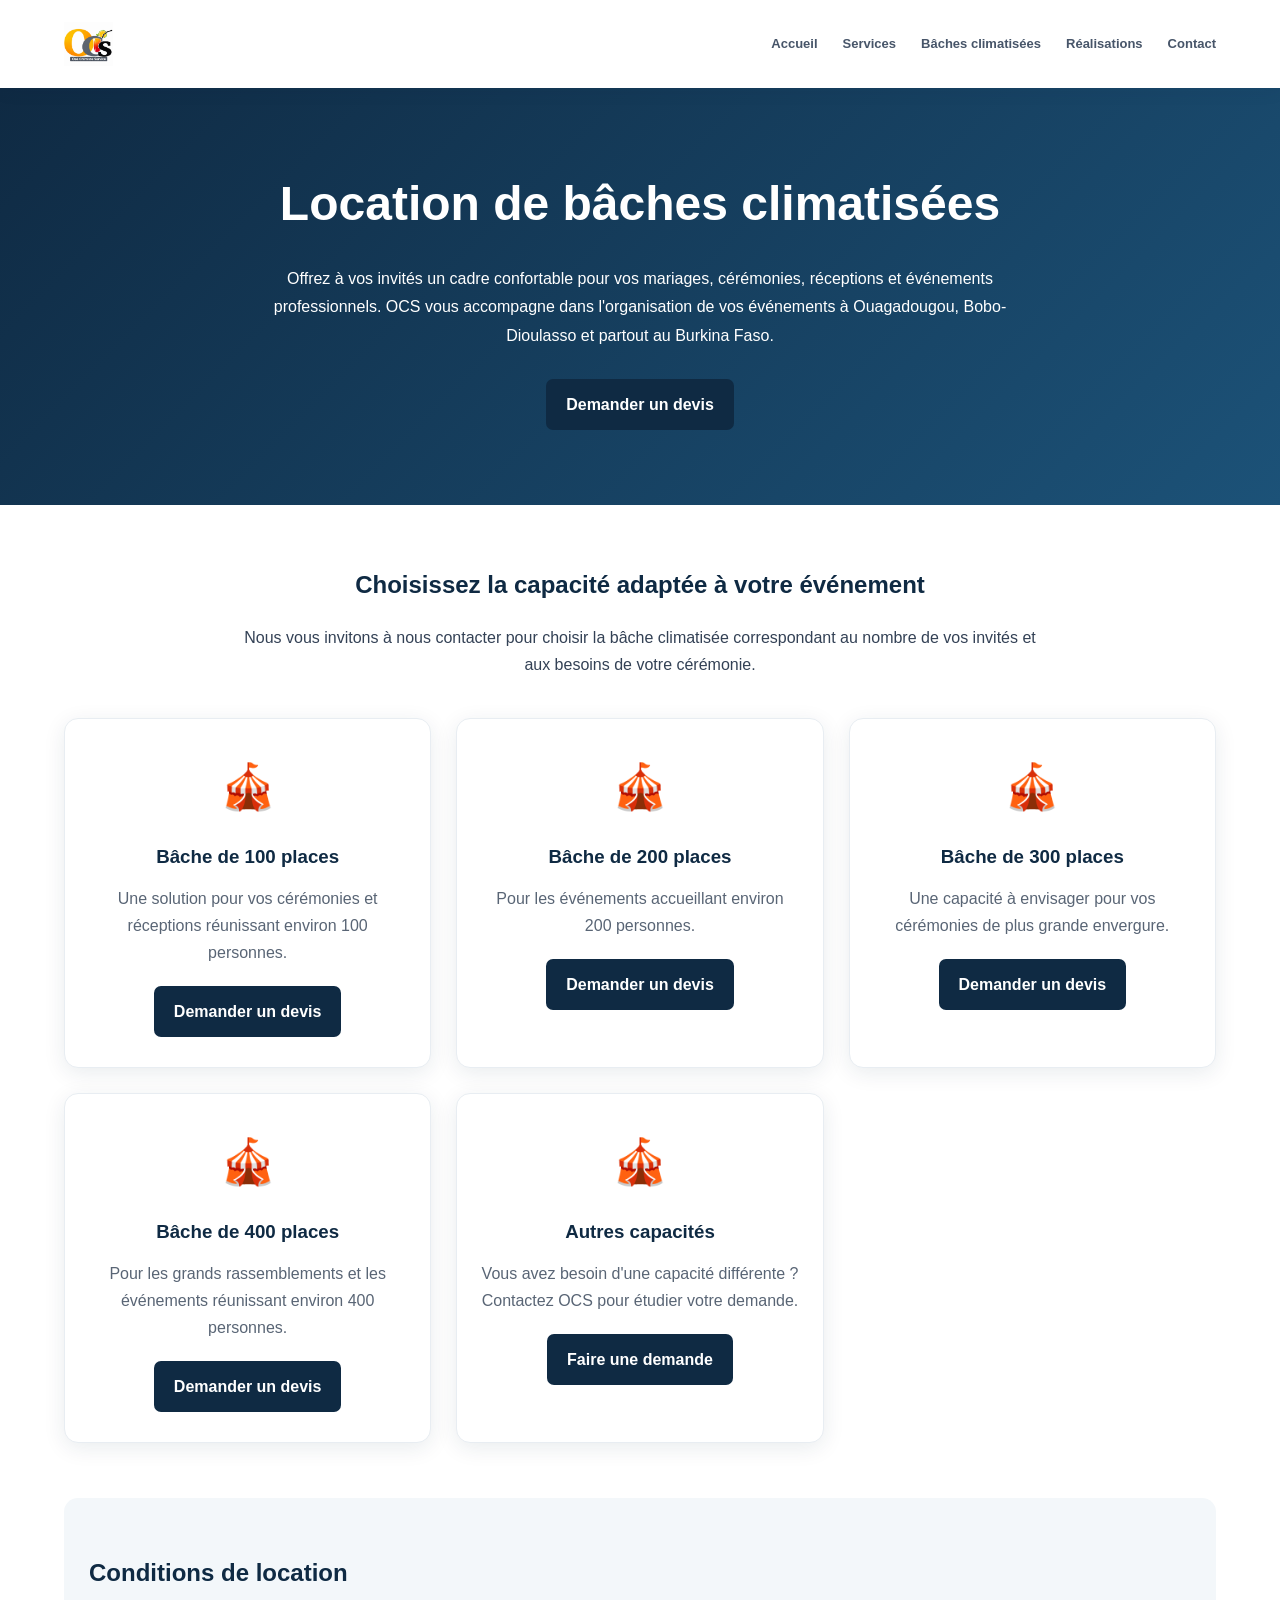
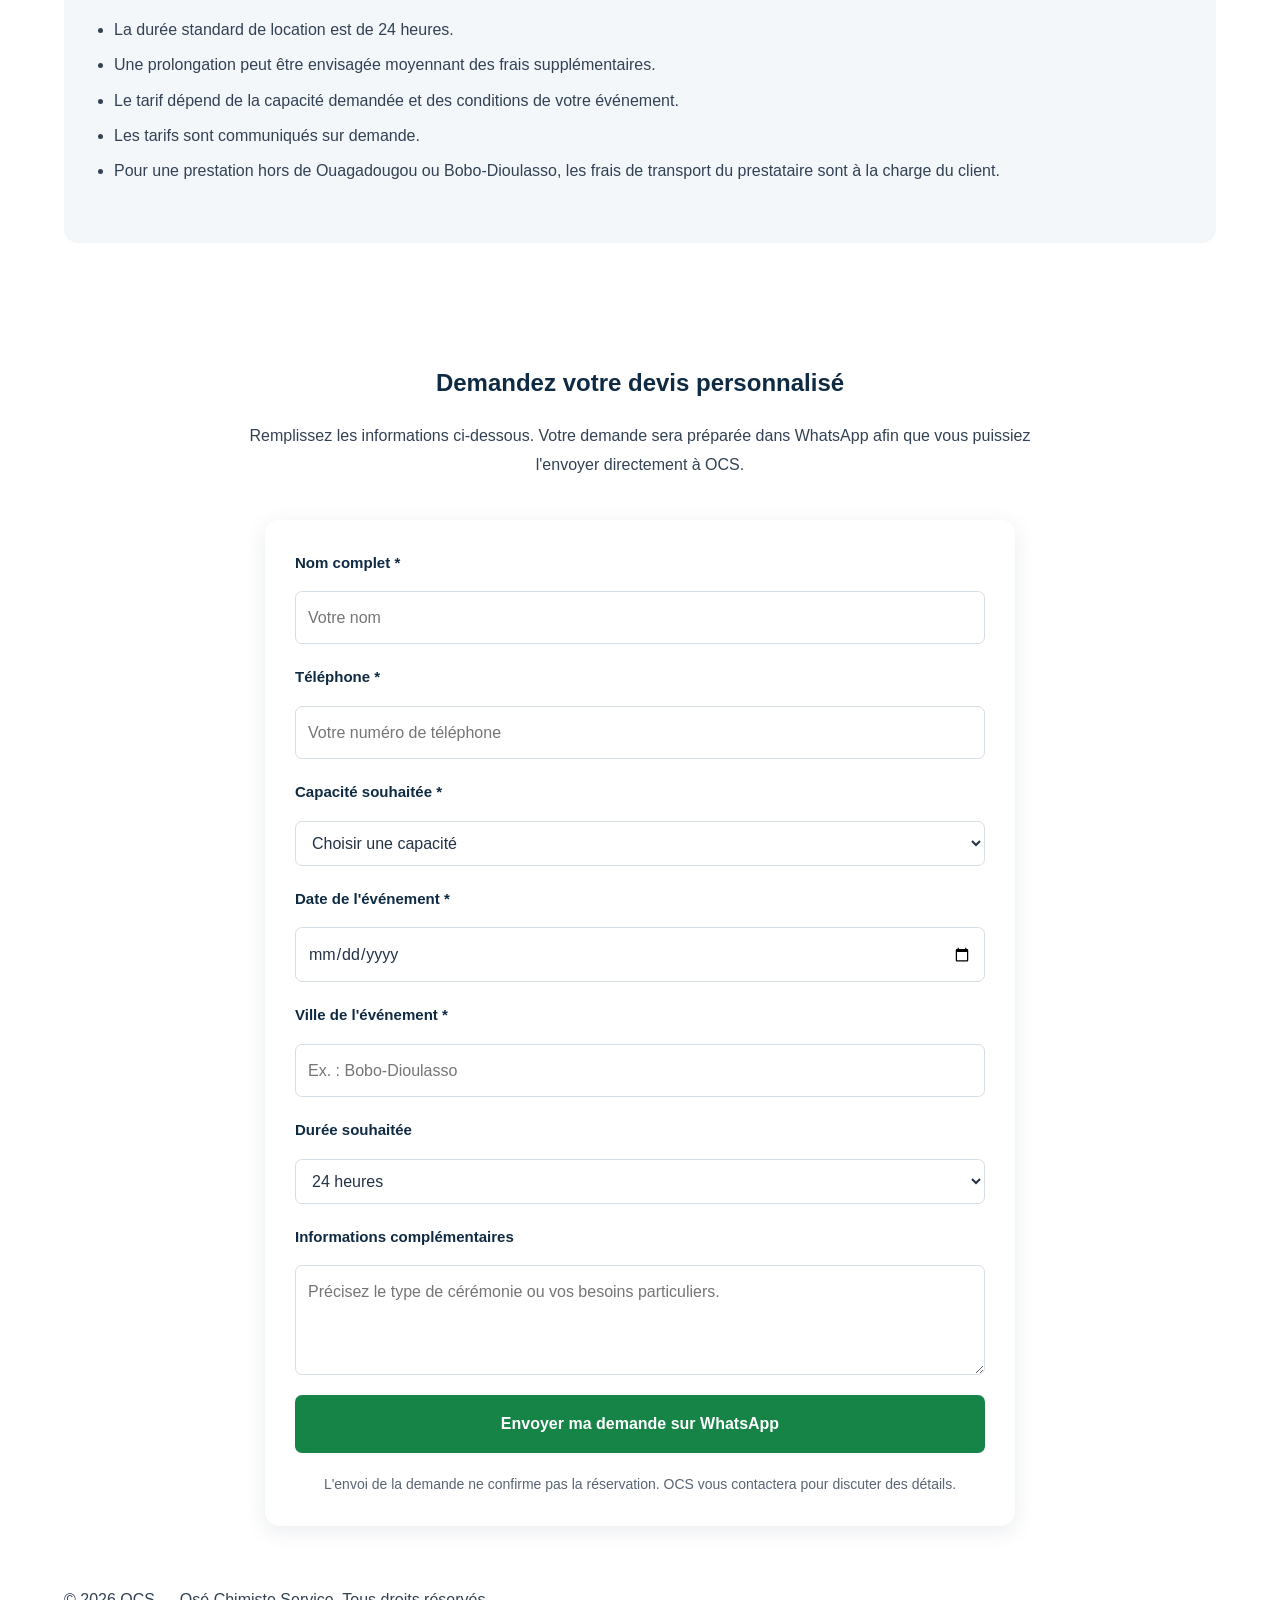
==== baches-climatisees.html @ a1850502 "Add files via upload" ====
<!DOCTYPE html>
<html lang="fr">
<head>
    <meta charset="UTF-8">
    <meta name="viewport" content="width=device-width, initial-scale=1.0">

    <title>Location de bâches climatisées | OCS</title>

    <meta name="description"
          content="OCS propose la location de bâches climatisées pour vos cérémonies à Ouagadougou, Bobo-Dioulasso et partout au Burkina Faso.">

    <link rel="stylesheet" href="style.css">

    <style>
        /* Présentation de la page */
        .baches-hero {
            background: linear-gradient(135deg, #0f2a43, #1c5278);
            color: white;
            text-align: center;
            padding: 75px 20px;
        }

        .baches-hero h1 {
            font-size: clamp(2rem, 5vw, 3rem);
            margin-bottom: 20px;
        }

        .baches-hero p {
            max-width: 750px;
            margin: 0 auto 28px;
            line-height: 1.8;
        }

        .baches-section {
            padding: 60px 0;
        }

        .baches-intro {
            text-align: center;
            max-width: 800px;
            margin: 0 auto 40px;
        }

        .baches-intro h2,
        .conditions h2,
        .devis-section h2 {
            color: #0f2a43;
            margin-bottom: 18px;
        }

        .baches-grid {
            display: grid;
            grid-template-columns: repeat(3, minmax(0, 1fr));
            gap: 25px;
        }

        .bache-card {
            background: white;
            border-radius: 14px;
            padding: 30px 24px;
            box-shadow: 0 5px 22px rgba(15, 42, 67, 0.09);
            border: 1px solid #e8edf2;
            text-align: center;
            transition: transform 0.25s ease;
        }

        .bache-card:hover {
            transform: translateY(-5px);
        }

        .bache-icon {
            font-size: 45px;
            margin-bottom: 15px;
        }

        .bache-card h3 {
            color: #0f2a43;
            margin-bottom: 12px;
        }

        .bache-card p {
            color: #596575;
            line-height: 1.7;
            margin-bottom: 20px;
        }

        .bache-button {
            display: inline-block;
            background: #0f2a43;
            color: white;
            text-decoration: none;
            padding: 12px 20px;
            border-radius: 7px;
            font-weight: bold;
            transition: background 0.2s ease;
        }

        .bache-button:hover {
            background: #1c5278;
        }

        .conditions {
            background: #f3f7fa;
            padding: 55px 25px;
            border-radius: 14px;
            margin-top: 55px;
        }

        .conditions ul {
            padding-left: 25px;
            line-height: 2.2;
        }

        .devis-section {
            padding: 60px 0;
        }

        .devis-intro {
            margin-bottom: 30px;
            line-height: 1.8;
        }

        .devis-form {
            max-width: 750px;
            margin: auto;
            background: white;
            padding: 30px;
            border-radius: 14px;
            box-shadow: 0 5px 22px rgba(15, 42, 67, 0.09);
        }

        .form-group {
            margin-bottom: 20px;
        }

        .form-group label {
            display: block;
            font-weight: 600;
            margin-bottom: 8px;
            color: #0f2a43;
        }

        .form-group input,
        .form-group select,
        .form-group textarea {
            width: 100%;
            padding: 12px;
            border: 1px solid #d5dde5;
            border-radius: 7px;
            font: inherit;
            box-sizing: border-box;
        }

        .form-group textarea {
            min-height: 110px;
            resize: vertical;
        }

        .devis-submit {
            display: block;
            width: 100%;
            padding: 15px;
            border: none;
            border-radius: 7px;
            background: #168447;
            color: white;
            font-size: 16px;
            font-weight: bold;
            cursor: pointer;
        }

        .devis-submit:hover {
            background: #116b38;
        }

        .baches-note {
            margin-top: 20px;
            color: #596575;
            font-size: 14px;
            text-align: center;
        }

        @media (max-width: 850px) {
            .baches-grid {
                grid-template-columns: repeat(2, minmax(0, 1fr));
            }
        }

        @media (max-width: 550px) {
            .baches-grid {
                grid-template-columns: 1fr;
            }

            .baches-hero {
                padding: 50px 18px;
            }

            .devis-form {
                padding: 22px 16px;
            }
        }
    </style>
</head>

<body>

    <!-- En-tête et navigation -->
    <header class="header">
        <div class="container">
            <nav class="navbar">

                <a href="index.html" class="logo">
                    <img
                        src="logo-ocs.png"
                        alt="OCS - Osé Chimiste Service"
                        class="logo-image"
                    >
                </a>

                <button
                    class="menu-toggle"
                    id="menu-toggle"
                    aria-label="Ouvrir le menu"
                    aria-expanded="false"
                    aria-controls="navigation"
                    type="button"
                >
                    ☰
                </button>

                <div class="navigation" id="navigation">
                    <a href="index.html">Accueil</a>
                    <a href="services.html">Services</a>
                    <a href="baches-climatisees.html">Bâches climatisées</a>
                    <a href="realisations.html">Réalisations</a>
                    <a href="contact.html">Contact</a>
                </div>

            </nav>
        </div>
    </header>

    <main>

        <!-- Présentation -->
        <section class="baches-hero">
            <h1>Location de bâches climatisées</h1>

            <p>
                Offrez à vos invités un cadre confortable pour vos mariages,
                cérémonies, réceptions et événements professionnels.
                OCS vous accompagne dans l'organisation de vos événements
                à Ouagadougou, Bobo-Dioulasso et partout au Burkina Faso.
            </p>

            <a href="#demande-devis" class="bache-button">
                Demander un devis
            </a>
        </section>

        <!-- Capacités disponibles -->
        <section class="baches-section">
            <div class="container">

                <div class="baches-intro">
                    <h2>Choisissez la capacité adaptée à votre événement</h2>

                    <p>
                        Nous vous invitons à nous contacter pour choisir
                        la bâche climatisée correspondant au nombre de vos invités
                        et aux besoins de votre cérémonie.
                    </p>
                </div>

                <div class="baches-grid">

                    <article class="bache-card">
                        <div class="bache-icon">🎪</div>
                        <h3>Bâche de 100 places</h3>

                        <p>
                            Une solution pour vos cérémonies et réceptions
                            réunissant environ 100 personnes.
                        </p>

                        <a href="#demande-devis"
                           class="bache-button"
                           data-capacite="100 places">
                            Demander un devis
                        </a>
                    </article>

                    <article class="bache-card">
                        <div class="bache-icon">🎪</div>
                        <h3>Bâche de 200 places</h3>

                        <p>
                            Pour les événements accueillant environ
                            200 personnes.
                        </p>

                        <a href="#demande-devis"
                           class="bache-button"
                           data-capacite="200 places">
                            Demander un devis
                        </a>
                    </article>

                    <article class="bache-card">
                        <div class="bache-icon">🎪</div>
                        <h3>Bâche de 300 places</h3>

                        <p>
                            Une capacité à envisager pour vos cérémonies
                            de plus grande envergure.
                        </p>

                        <a href="#demande-devis"
                           class="bache-button"
                           data-capacite="300 places">
                            Demander un devis
                        </a>
                    </article>

                    <article class="bache-card">
                        <div class="bache-icon">🎪</div>
                        <h3>Bâche de 400 places</h3>

                        <p>
                            Pour les grands rassemblements et les événements
                            réunissant environ 400 personnes.
                        </p>

                        <a href="#demande-devis"
                           class="bache-button"
                           data-capacite="400 places">
                            Demander un devis
                        </a>
                    </article>

                    <article class="bache-card">
                        <div class="bache-icon">🎪</div>
                        <h3>Autres capacités</h3>

                        <p>
                            Vous avez besoin d'une capacité différente ?
                            Contactez OCS pour étudier votre demande.
                        </p>

                        <a href="#demande-devis"
                           class="bache-button"
                           data-capacite="Autre capacité">
                            Faire une demande
                        </a>
                    </article>

                </div>

                <!-- Conditions -->
                <div class="conditions">
                    <h2>Conditions de location</h2>

                    <ul>
                        <li>
                            La durée standard de location est de 24 heures.
                        </li>

                        <li>
                            Une prolongation peut être envisagée moyennant
                            des frais supplémentaires.
                        </li>

                        <li>
                            Le tarif dépend de la capacité demandée et des
                            conditions de votre événement.
                        </li>

                        <li>
                            Les tarifs sont communiqués sur demande.
                        </li>

                        <li>
                            Pour une prestation hors de Ouagadougou ou
                            Bobo-Dioulasso, les frais de transport du prestataire
                            sont à la charge du client.
                        </li>
                    </ul>
                </div>

            </div>
        </section>

        <!-- Formulaire de devis -->
        <section class="devis-section" id="demande-devis">
            <div class="container">

                <div class="baches-intro">
                    <h2>Demandez votre devis personnalisé</h2>

                    <p class="devis-intro">
                        Remplissez les informations ci-dessous.
                        Votre demande sera préparée dans WhatsApp afin que
                        vous puissiez l'envoyer directement à OCS.
                    </p>
                </div>

                <form class="devis-form" id="bache-devis-form">

                    <div class="form-group">
                        <label for="client-nom">Nom complet *</label>
                        <input
                            type="text"
                            id="client-nom"
                            name="nom"
                            required
                            placeholder="Votre nom"
                        >
                    </div>

                    <div class="form-group">
                        <label for="client-telephone">Téléphone *</label>
                        <input
                            type="tel"
                            id="client-telephone"
                            name="telephone"
                            required
                            placeholder="Votre numéro de téléphone"
                        >
                    </div>

                    <div class="form-group">
                        <label for="capacite">Capacité souhaitée *</label>

                        <select id="capacite" name="capacite" required>
                            <option value="">Choisir une capacité</option>
                            <option value="100 places">100 places</option>
                            <option value="200 places">200 places</option>
                            <option value="300 places">300 places</option>
                            <option value="400 places">400 places</option>
                            <option value="Autre capacité">Autre capacité</option>
                        </select>
                    </div>

                    <div class="form-group">
                        <label for="date-evenement">Date de l'événement *</label>
                        <input
                            type="date"
                            id="date-evenement"
                            name="date"
                            required
                        >
                    </div>

                    <div class="form-group">
                        <label for="ville-evenement">Ville de l'événement *</label>
                        <input
                            type="text"
                            id="ville-evenement"
                            name="ville"
                            required
                            placeholder="Ex. : Bobo-Dioulasso"
                        >
                    </div>

                    <div class="form-group">
                        <label for="duree-location">Durée souhaitée</label>

                        <select id="duree-location" name="duree">
                            <option value="24 heures">24 heures</option>
                            <option value="48 heures">48 heures</option>
                            <option value="3 jours">3 jours</option>
                            <option value="Plus de 3 jours">
                                Plus de 3 jours
                            </option>
                        </select>
                    </div>

                    <div class="form-group">
                        <label for="details-evenement">
                            Informations complémentaires
                        </label>

                        <textarea
                            id="details-evenement"
                            name="details"
                            placeholder="Précisez le type de cérémonie ou vos besoins particuliers."
                        ></textarea>
                    </div>

                    <button type="submit" class="devis-submit">
                        Envoyer ma demande sur WhatsApp
                    </button>

                    <p class="baches-note">
                        L'envoi de la demande ne confirme pas la réservation.
                        OCS vous contactera pour discuter des détails.
                    </p>

                </form>

            </div>
        </section>

    </main>

    <!-- Pied de page -->
    <footer>
        <div class="container">
            <p>
                &copy; <span id="annee-actuelle"></span>
                OCS — Osé Chimiste Service.
                Tous droits réservés.
            </p>
        </div>
    </footer>

    <script>
        // Numéro WhatsApp d'OCS
        const OCS_WHATSAPP = "22655198680";

        // Préremplir la capacité lorsque le client clique sur une carte
        document.querySelectorAll("[data-capacite]").forEach(function(bouton) {
            bouton.addEventListener("click", function() {
                const capacite = bouton.getAttribute("data-capacite");
                document.getElementById("capacite").value = capacite;
            });
        });

        // Préparer la demande de devis dans WhatsApp
        document.getElementById("bache-devis-form")
            .addEventListener("submit", function(event) {

                event.preventDefault();

                const nom = document.getElementById("client-nom").value.trim();
                const telephone = document.getElementById("client-telephone").value.trim();
                const capacite = document.getElementById("capacite").value;
                const date = document.getElementById("date-evenement").value;
                const ville = document.getElementById("ville-evenement").value.trim();
                const duree = document.getElementById("duree-location").value;
                const details = document.getElementById("details-evenement").value.trim();

                const message =
                    "Bonjour OCS, je souhaite demander un devis pour une bâche climatisée.\n\n" +
                    "Nom : " + nom + "\n" +
                    "Téléphone : " + telephone + "\n" +
                    "Capacité souhaitée : " + capacite + "\n" +
                    "Date de l'événement : " + date + "\n" +
                    "Ville : " + ville + "\n" +
                    "Durée souhaitée : " + duree + "\n" +
                    "Informations complémentaires : " +
                    (details || "Aucune") + "\n\n" +
                    "Merci de me communiquer votre tarif et vos conditions de location.";

                const whatsappURL =
                    "https://wa.me/" + OCS_WHATSAPP +
                    "?text=" + encodeURIComponent(message);

                const nouvelleFenetre = window.open(whatsappURL, "_blank");

                if (!nouvelleFenetre) {
                    window.location.href = whatsappURL;
                }
            });

        // Afficher l'année actuelle
        document.getElementById("annee-actuelle").textContent =
            new Date().getFullYear();

        // Menu mobile
        const menuToggle = document.getElementById("menu-toggle");
        const navigation = document.getElementById("navigation");

        if (menuToggle && navigation) {
            menuToggle.addEventListener("click", function() {
                const ouvert = navigation.classList.toggle("active");
                menuToggle.setAttribute("aria-expanded", ouvert ? "true" : "false");
            });
        }
    </script>

</body>
</html>
---- style.css ----
/* =========================================
OCS - OSÉ CHIMISTE SERVICE
Feuille de style principale
========================================= */

/* 1. VARIABLES ET RÉGLAGES GÉNÉRAUX */

:root {
--primary: #102a43;
--primary-dark: #091b2c;
--secondary: #2563a6;
--accent: #60a5fa;
--light: #f3f7fb;
--white: #ffffff;
--text: #334155;
--muted: #64748b;
--border: #e2e8f0;

```
--shadow: 0 10px 30px rgba(15, 42, 67, 0.08);
--shadow-hover: 0 18px 40px rgba(15, 42, 67, 0.15);

--radius: 16px;
--transition: 0.3s ease;
```

}

* {
  margin: 0;
  padding: 0;
  box-sizing: border-box;
  }

html {
scroll-behavior: smooth;
scroll-padding-top: 100px;
}

body {
font-family: Arial, Helvetica, sans-serif;
color: var(--text);
background-color: var(--white);
line-height: 1.7;
overflow-x: hidden;
}

img {
max-width: 100%;
display: block;
}

a {
text-decoration: none;
color: inherit;
}

button,
input,
textarea,
select {
font: inherit;
}

button,
a {
-webkit-tap-highlight-color: transparent;
}

.container {
width: min(1180px, 90%);
margin: 0 auto;
}

.section-padding {
padding: 100px 0;
}

/* 2. BOUTONS */

.btn {
display: inline-flex;
align-items: center;
justify-content: center;
gap: 8px;
padding: 13px 23px;
border-radius: 7px;
font-size: 14px;
font-weight: 700;
text-align: center;
border: 2px solid transparent;
cursor: pointer;
transition:
background-color var(--transition),
color var(--transition),
transform var(--transition),
box-shadow var(--transition);
}

.btn:hover {
transform: translateY(-2px);
}

.btn-primary {
background: var(--secondary);
color: var(--white);
box-shadow: 0 6px 16px rgba(37, 99, 166, 0.2);
}

.btn-primary:hover {
background: #1d4f86;
box-shadow: 0 10px 24px rgba(37, 99, 166, 0.3);
}

.btn-outline {
border-color: rgba(255, 255, 255, 0.8);
color: var(--white);
background: rgba(255, 255, 255, 0.04);
}

.btn-outline:hover {
background: var(--white);
color: var(--primary);
}

.btn-dark {
background: var(--primary);
color: var(--white);
}

.btn-dark:hover {
background: var(--secondary);
}

.btn-light {
background: var(--white);
color: var(--primary);
}

.btn-light:hover {
background: #eaf3ff;
}

/* 3. EN-TÊTE ET NAVIGATION */

.header {
background: var(--white);
position: sticky;
top: 0;
z-index: 1000;
box-shadow: 0 3px 18px rgba(15, 42, 67, 0.06);
}

.navbar {
min-height: 88px;
display: flex;
align-items: center;
justify-content: space-between;
gap: 25px;
}

.logo {
display: inline-flex;
align-items: center;
gap: 11px;
flex-shrink: 0;
}

.logo-icon {
width: 51px;
height: 51px;
display: flex;
align-items: center;
justify-content: center;
background: var(--primary);
color: var(--white);
border-radius: 10px;
font-size: 19px;
font-weight: 800;
letter-spacing: 1px;
}

.logo-text {
display: flex;
flex-direction: column;
line-height: 1.3;
}

.logo-text strong {
color: var(--primary);
font-size: 14px;
letter-spacing: 0.6px;
}

.logo-text small {
color: var(--secondary);
font-size: 11px;
letter-spacing: 3px;
}

.navigation {
display: flex;
align-items: center;
gap: 25px;
}

.navigation > a:not(.btn) {
color: #475569;
font-size: 13px;
font-weight: 600;
transition: color var(--transition);
}

.navigation > a:not(.btn):hover,
.navigation > a.active {
color: var(--secondary);
}

.navigation .nav-cta {
margin-left: 2px;
padding: 12px 17px;
}

.menu-toggle {
display: none;
width: 44px;
height: 44px;
border: 1px solid var(--border);
border-radius: 8px;
background: var(--white);
color: var(--primary);
font-size: 25px;
cursor: pointer;
}

/* 4. BANNIÈRE PRINCIPALE */

.hero {
min-height: 640px;
position: relative;
display: flex;
align-items: center;

```
background-color: var(--primary);
background-image: url("hero.jpg");
background-size: cover;
background-position: center;
background-repeat: no-repeat;
color: var(--white);


}

.hero-overlay {
position: absolute;
inset: 0;

```
background:
    linear-gradient(
        90deg,
        rgba(5, 21, 37, 0.94) 0%,
        rgba(5, 21, 37, 0.78) 48%,
        rgba(5, 21, 37, 0.30) 100%
    );
```

}

.hero-content {
position: relative;
z-index: 1;
padding-top: 85px;
padding-bottom: 85px;
}

.hero-badge {
display: inline-block;
margin-bottom: 22px;
padding: 8px 13px;
border: 1px solid rgba(147, 197, 253, 0.45);
border-radius: 5px;
background: rgba(37, 99, 166, 0.22);
color: #bfdbfe;
font-size: 11px;
font-weight: 700;
letter-spacing: 2px;
}

.hero h1 {
max-width: 750px;
margin-bottom: 22px;
font-size: clamp(38px, 5.2vw, 65px);
line-height: 1.15;
letter-spacing: -1.5px;
}

.hero h1 span {
color: #93c5fd;
}

.hero-content > p {
max-width: 620px;
margin-bottom: 30px;
color: #e2e8f0;
font-size: 16px;
line-height: 1.9;
}

.hero-buttons {
display: flex;
flex-wrap: wrap;
gap: 14px;
}

.hero-location {
display: flex;
align-items: center;
gap: 9px;
margin-top: 36px;
color: #e2e8f0;
font-size: 12px;
}

/* 5. TITRES DES SECTIONS */

.section-label {
display: inline-block;
margin-bottom: 13px;
color: var(--secondary);
font-size: 11px;
font-weight: 800;
letter-spacing: 2px;
}

.section-heading {
max-width: 680px;
margin: 0 auto 48px;
text-align: center;
}

.section-heading h2,
.intro-text h2 {
color: var(--primary);
font-size: clamp(29px, 4vw, 42px);
line-height: 1.25;
letter-spacing: -0.7px;
}

.section-heading > p {
max-width: 570px;
margin: 15px auto 0;
color: var(--muted);
font-size: 15px;
}

/* 6. SECTION DE PRÉSENTATION */

.intro {
background: var(--white);
}

.intro-grid {
display: grid;
grid-template-columns: 1.2fr 0.8fr;
align-items: center;
gap: 80px;
}

.intro-text h2 {
margin-bottom: 22px;
}

.intro-text > p {
max-width: 580px;
margin-bottom: 25px;
color: var(--muted);
font-size: 15px;
}

.text-link {
color: var(--secondary);
font-weight: 700;
font-size: 14px;
transition: color var(--transition);
}

.text-link:hover {
color: var(--primary);
}

.intro-card {
position: relative;
padding: 45px 35px;
border: 1px solid #dbeafe;
border-radius: var(--radius);
background: linear-gradient(145deg, #eff6ff, #ffffff);
box-shadow: var(--shadow);
}

.intro-card::before {
content: "";
position: absolute;
left: 0;
top: 35px;
bottom: 35px;
width: 4px;
border-radius: 0 5px 5px 0;
background: var(--secondary);
}

.intro-card-icon {
width: 58px;
height: 58px;
display: flex;
align-items: center;
justify-content: center;
margin-bottom: 20px;
border-radius: 12px;
background: var(--primary);
color: var(--white);
font-size: 29px;
}

.intro-card h3 {
margin-bottom: 12px;
color: var(--primary);
font-size: 22px;
}

.intro-card p {
color: var(--muted);
font-size: 14px;
}

/* 7. SECTION DES SERVICES */

.services {
background: var(--light);
}

.services-grid {
display: grid;
grid-template-columns: repeat(4, minmax(0, 1fr));
gap: 24px;
}

.service-card {
overflow: hidden;
border: 1px solid #edf2f7;
border-radius: var(--radius);
background: var(--white);
box-shadow: var(--shadow);
transition:
transform var(--transition),
box-shadow var(--transition);
}

.service-card:hover {
transform: translateY(-7px);
box-shadow: var(--shadow-hover);
}

.service-image {
height: 210px;
position: relative;
background-color: #dbeafe;
background-size: cover;
background-position: center;
background-repeat: no-repeat;
}

.tent-image {
background-image: url("baches.jpg");
}

.catering-image {
background-image: url("traiteur.jpg");
}

.decoration-image {
background-image: url("decoration.jpg");
}

.sound-image {
background-image: url("sonorisation.jpg");
}

.service-number {
position: absolute;
top: 15px;
left: 15px;
width: 38px;
height: 38px;
display: flex;
align-items: center;
justify-content: center;
border: 1px solid rgba(255, 255, 255, 0.4);
border-radius: 8px;
background: rgba(16, 42, 67, 0.88);
color: var(--white);
font-size: 12px;
font-weight: 800;
}

.service-content {
padding: 24px 21px;
}

.service-category {
display: inline-block;
margin-bottom: 10px;
color: var(--secondary);
font-size: 10px;
font-weight: 800;
letter-spacing: 1.5px;
}

.service-content h3 {
min-height: 55px;
margin-bottom: 12px;
color: var(--primary);
font-size: 19px;
line-height: 1.45;
}

.service-content > p {
min-height: 96px;
margin-bottom: 22px;
color: var(--muted);
font-size: 13px;
line-height: 1.8;
}

.service-bottom {
display: flex;
align-items: center;
justify-content: space-between;
gap: 10px;
padding-top: 17px;
border-top: 1px solid var(--border);
}

.service-price {
display: flex;
flex-direction: column;
gap: 2px;
}

.service-price small {
color: var(--muted);
font-size: 10px;
}

.service-price strong {
color: var(--secondary);
font-size: 19px;
}

.service-link {
width: 39px;
height: 39px;
display: flex;
align-items: center;
justify-content: center;
border-radius: 8px;
background: var(--primary);
color: var(--white);
font-size: 23px;
transition:
background-color var(--transition),
transform var(--transition);
}

.service-link:hover {
background: var(--secondary);
transform: translateX(3px);
}

.services-footer {
display: flex;
justify-content: center;
margin-top: 45px;
}

/* 8. AVANTAGES OCS */

.advantages {
background: var(--white);
}

.advantages-grid {
display: grid;
grid-template-columns: repeat(3, minmax(0, 1fr));
gap: 25px;
}

.advantage-card {
padding: 35px 27px;
border: 1px solid var(--border);
border-radius: var(--radius);
background: var(--white);
transition:
border-color var(--transition),
box-shadow var(--transition),
transform var(--transition);
}

.advantage-card:hover {
transform: translateY(-5px);
border-color: #bfdbfe;
box-shadow: var(--shadow);
}

.advantage-icon {
width: 52px;
height: 52px;
display: flex;
align-items: center;
justify-content: center;
margin-bottom: 22px;
border-radius: 11px;
background: #eff6ff;
color: var(--secondary);
font-size: 25px;
}

.advantage-card h3 {
margin-bottom: 12px;
color: var(--primary);
font-size: 18px;
}

.advantage-card p {
color: var(--muted);
font-size: 14px;
}

.transport-notice {
margin-top: 30px;
padding: 17px 20px;
border-left: 4px solid var(--secondary);
border-radius: 5px;
background: #eff6ff;
color: var(--primary);
font-size: 13px;
}

/* 9. APPEL À L'ACTION */

.cta-section {
padding: 70px 0;
background:
linear-gradient(
120deg,
var(--primary-dark),
var(--primary),
#174b7d
);
color: var(--white);
}

.cta-content {
display: flex;
align-items: center;
justify-content: space-between;
gap: 40px;
}

.cta-content .section-label {
color: #93c5fd;
}

.cta-content h2 {
max-width: 650px;
margin-bottom: 12px;
font-size: clamp(27px, 4vw, 38px);
line-height: 1.3;
}

.cta-content p {
max-width: 600px;
color: #dbeafe;
font-size: 14px;
}

/* 10. PIED DE PAGE */

.footer {
background: #071625;
color: #cbd5e1;
}

.footer-grid {
display: grid;
grid-template-columns: 1.5fr 1fr 1.2fr 1fr;
gap: 45px;
padding-top: 65px;
padding-bottom: 55px;
}

.footer-logo .logo-icon {
background: var(--secondary);
}

.footer-logo .logo-text strong {
color: var(--white);
}

.footer-logo .logo-text small {
color: #93c5fd;
}

.footer-brand > p {
max-width: 300px;
margin-top: 20px;
color: #94a3b8;
font-size: 13px;
}

.footer-column {
display: flex;
flex-direction: column;
align-items: flex-start;
gap: 12px;
}

.footer-column h3 {
margin-bottom: 8px;
color: var(--white);
font-size: 15px;
}

.footer-column a,
.footer-column p {
color: #94a3b8;
font-size: 12px;
transition: color var(--transition);
}

.footer-column a:hover {
color: #93c5fd;
}

.footer-bottom {
padding: 22px 0;
border-top: 1px solid rgba(255, 255, 255, 0.09);
}

.footer-bottom .container {
display: flex;
align-items: center;
justify-content: space-between;
gap: 20px;
}

.footer-bottom p {
color: #94a3b8;
font-size: 11px;
}

.demo-notice {
text-align: right;
}

/* 11. TABLETTES */

@media (max-width: 1050px) {

```
.navigation {
    gap: 14px;
}

.navigation > a:not(.btn) {
    font-size: 12px;
}

.navigation .nav-cta {
    padding: 11px 12px;
}

.services-grid {
    grid-template-columns: repeat(2, minmax(0, 1fr));
    gap: 25px;
}

.service-image {
    height: 250px;
}

.service-content h3 {
    min-height: auto;
}

.service-content > p {
    min-height: auto;
}

.intro-grid {
    gap: 45px;
}

.footer-grid {
    grid-template-columns: repeat(2, minmax(0, 1fr));
}
```

}

/* 12. TÉLÉPHONES */

@media (max-width: 760px) {

```
.container {
    width: 90%;
}

.section-padding {
    padding: 70px 0;
}

.navbar {
    min-height: 45px;
    padding-top: 5px;
    padding-bottom: 5px;
}

.logo-icon {
    width: 45px;
    height: 45px;
    font-size: 17px;
}

.logo-text strong {
    font-size: 12px;
}

.logo-text small {
    font-size: 10px;
}

.menu-toggle {
    display: flex;
    align-items: center;
    justify-content: center;
}

.navigation {
    position: absolute;
    top: 100%;
    left: 0;
    right: 0;

    display: none;
    flex-direction: column;
    align-items: stretch;
    gap: 0;

    padding: 12px 5% 22px;
    border-top: 1px solid var(--border);
    background: var(--white);
    box-shadow: 0 15px 25px rgba(15, 42, 67, 0.09);
}

.navigation.open {
    display: flex;
}

.navigation > a:not(.btn) {
    padding: 13px 5px;
    border-bottom: 1px solid #f1f5f9;
    font-size: 14px;
}

.navigation .nav-cta {
    margin-top: 15px;
    margin-left: 0;
}

.hero {
    min-height: 580px;
    background-position: center;
}

.hero-overlay {
    background: rgba(5, 21, 37, 0.78);
}

.hero-content {
    padding-top: 75px;
    padding-bottom: 65px;
}

.hero-badge {
    font-size: 9px;
    letter-spacing: 1.4px;
}

.hero h1 {
    font-size: clamp(36px, 10vw, 48px);
    letter-spacing: -1px;
}

.hero-content > p {
    font-size: 14px;
}

.hero-buttons {
    flex-direction: column;
    align-items: stretch;
}

.hero-buttons .btn {
    width: 100%;
}

.hero-location {
    align-items: flex-start;
    font-size: 11px;
}

.intro-grid {
    grid-template-columns: 1fr;
    gap: 35px;
}

.intro-text h2 {
    font-size: 31px;
}

.intro-card {
    padding: 35px 28px;
}

.section-heading {
    margin-bottom: 35px;
}

.section-heading h2 {
    font-size: 31px;
}

.section-heading > p {
    font-size: 14px;
}

.services-grid {
    grid-template-columns: 1fr;
    gap: 23px;
}

.service-image {
    height: 240px;
}

.service-content {
    padding: 24px;
}

.service-content h3 {
    font-size: 20px;
}

.service-content > p {
    margin-bottom: 20px;
    font-size: 14px;
}

.advantages-grid {
    grid-template-columns: 1fr;
    gap: 18px;
}

.advantage-card {
    padding: 28px 24px;
}

.cta-section {
    padding: 60px 0;
}

.cta-content {
    align-items: flex-start;
    flex-direction: column;
    gap: 25px;
}

.cta-content h2 {
    font-size: 30px;
}

.cta-content .btn {
    width: 100%;
}

.footer-grid {
    grid-template-columns: 1fr;
    gap: 35px;
    padding-top: 50px;
    padding-bottom: 40px;
}

.footer-bottom .container {
    align-items: flex-start;
    flex-direction: column;
    gap: 10px;
}

.demo-notice {
    text-align: left;
}
```

}

/* 13. PETITS TÉLÉPHONES */

@media (max-width: 380px) {

```
.logo {
    gap: 8px;
}

.logo-icon {
    width: 40px;
    height: 40px;
    font-size: 15px;
}

.logo-text strong {
    font-size: 10px;
}

.logo-text small {
    font-size: 9px;
    letter-spacing: 2px;
}

.hero h1 {
    font-size: 34px;
}

.service-image {
    height: 205px;
}
```

}
/* ==========================================
   PAGE SERVICES
========================================== */

.page-banner {
    padding: 90px 20px;
    background: linear-gradient(135deg, #07152f, #123d75);
    color: #ffffff;
    text-align: center;
}

.page-banner .container {
    max-width: 900px;
    margin: 0 auto;
}

.page-banner h1 {
    max-width: 800px;
    margin: 15px auto;
    font-size: clamp(2rem, 5vw, 3.5rem);
    line-height: 1.15;
}

.page-banner p:not(.section-label) {
    max-width: 700px;
    margin: 0 auto 25px;
    line-height: 1.8;
    color: #e0e8f5;
}

.page-banner .section-label {
    color: #79b5ff;
}

.services-detail {
    background: #ffffff;
}

.services-detail > .container {
    max-width: 1150px;
}

.section-heading {
    max-width: 750px;
    margin: 0 auto 55px;
    text-align: center;
}

.section-heading h2 {
    margin: 12px 0;
    font-size: clamp(1.8rem, 4vw, 2.6rem);
    color: #07152f;
}

.section-heading > p:last-child {
    color: #657084;
    line-height: 1.8;
}

.service-detail-card {
    display: grid;
    grid-template-columns: 1fr 1fr;
    align-items: stretch;
    margin-bottom: 45px;
    overflow: hidden;
    border: 1px solid #e5eaf1;
    border-radius: 18px;
    background: #ffffff;
    box-shadow: 0 12px 35px rgba(7, 21, 47, 0.07);
}

.service-detail-card.reverse .service-detail-image {
    order: 2;
}

.service-detail-card.reverse .service-detail-content {
    order: 1;
}

.service-detail-image {
    position: relative;
    min-height: 390px;
    background-color: #dce6f2;
    background-position: center;
    background-size: cover;
}

.service-image-baches {
    background-image: url("baches.jpg");
}

.service-image-traiteur {
    background-image: url("traiteur.jpg");
}

.service-image-decoration {
    background-image: url("decoration.jpg");
}

.service-image-sonorisation {
    background-image: url("sonorisation.jpg");
}

.service-number {
    position: absolute;
    top: 20px;
    left: 20px;
    display: inline-flex;
    align-items: center;
    justify-content: center;
    width: 55px;
    height: 55px;
    border-radius: 50%;
    background: #ffffff;
    color: #0c3970;
    font-size: 1.1rem;
    font-weight: 800;
    box-shadow: 0 5px 20px rgba(0, 0, 0, 0.12);
}

.service-detail-content {
    padding: 40px;
}

.service-detail-content h3 {
    margin: 10px 0 15px;
    color: #07152f;
    font-size: clamp(1.5rem, 3vw, 2rem);
    line-height: 1.3;
}

.service-detail-content > p:not(.section-label) {
    color: #657084;
    line-height: 1.8;
}

.service-features {
    display: grid;
    gap: 12px;
    margin: 25px 0;
    padding: 0;
    list-style: none;
}

.service-features li {
    position: relative;
    padding-left: 28px;
    color: #334155;
    line-height: 1.5;
}

.service-features li::before {
    content: "✓";
    position: absolute;
    left: 0;
    top: 0;
    color: #1672d4;
    font-weight: 800;
}

.service-price {
    display: flex;
    flex-direction: column;
    gap: 5px;
    margin: 25px 0;
    padding: 15px 18px;
    border-left: 4px solid #1672d4;
    border-radius: 5px;
    background: #f0f6ff;
}

.service-price span {
    color: #657084;
    font-size: 0.85rem;
}

.service-price strong {
    color: #0c3970;
    font-size: 1.5rem;
}

/* Zone d'intervention */

.service-area {
    padding: 65px 20px;
    background: #07152f;
    color: #ffffff;
}

.service-area-content {
    display: flex;
    align-items: center;
    justify-content: space-between;
    gap: 35px;
    max-width: 1150px;
    margin: 0 auto;
}

.service-area-content > div {
    max-width: 750px;
}

.service-area h2 {
    margin: 12px 0;
    font-size: clamp(1.7rem, 4vw, 2.4rem);
}

.service-area p {
    line-height: 1.8;
    color: #d5dfef;
}

.service-area .section-label {
    color: #79b5ff;
}

.transport-notice strong {
    color: #ffffff;
}

.btn-light {
    display: inline-block;
    flex-shrink: 0;
    padding: 14px 22px;
    border-radius: 8px;
    background: #ffffff;
    color: #07152f;
    font-weight: 700;
    text-decoration: none;
    transition: transform 0.2s ease, background 0.2s ease;
}

.btn-light:hover {
    transform: translateY(-2px);
    background: #e8f1ff;
}

/* Appel à l'action final */

.final-cta {
    max-width: 850px;
    margin: 0 auto;
    padding: 55px 30px;
    border-radius: 18px;
    background: #f0f6ff;
    text-align: center;
}

.final-cta h2 {
    margin: 12px 0;
    color: #07152f;
    font-size: clamp(1.8rem, 4vw, 2.5rem);
}

.final-cta > p:not(.section-label) {
    max-width: 650px;
    margin: 0 auto 25px;
    color: #657084;
    line-height: 1.8;
}

/* Adaptation aux tablettes et téléphones */

@media (max-width: 850px) {
    .service-detail-card {
        grid-template-columns: 1fr;
    }

    .service-detail-card.reverse .service-detail-image,
    .service-detail-card.reverse .service-detail-content {
        order: initial;
    }

    .service-detail-image {
        min-height: 300px;
    }

    .service-area-content {
        align-items: flex-start;
        flex-direction: column;
    }
}

@media (max-width: 500px) {
    .page-banner {
        padding: 65px 20px;
    }

    .service-detail-content {
        padding: 25px 20px;
    }

    .service-detail-image {
        min-height: 230px;
    }

    .final-cta {
        padding: 40px 20px;
    }

    .service-area {
        padding: 45px 20px;
    }
}
/* ==========================================
   PAGE RÉALISATIONS - PORTFOLIO
========================================== */

.portfolio-banner {
    background:
        linear-gradient(135deg, rgba(7, 21, 47, 0.96), rgba(18, 61, 117, 0.88)),
        url("../images/hero.jpg") center/cover no-repeat;
}

.portfolio-intro {
    padding-bottom: 15px;
}

.portfolio-section {
    padding: 25px 20px 80px;
    background: #ffffff;
}

.portfolio-section > .container {
    max-width: 1200px;
    margin: 0 auto;
}

/* Filtres */

.portfolio-filters {
    display: flex;
    justify-content: center;
    flex-wrap: wrap;
    gap: 12px;
    margin-bottom: 40px;
}

.portfolio-filter {
    padding: 11px 18px;
    border: 1px solid #dbe4f0;
    border-radius: 30px;
    background: #ffffff;
    color: #334155;
    font-family: inherit;
    font-size: 0.95rem;
    cursor: pointer;
    transition: background 0.2s ease,
                color 0.2s ease,
                border-color 0.2s ease;
}

.portfolio-filter:hover,
.portfolio-filter.active {
    border-color: #1672d4;
    background: #1672d4;
    color: #ffffff;
}

.portfolio-filter:focus-visible {
    outline: 3px solid #8cc5ff;
    outline-offset: 3px;
}

/* Grille */

.portfolio-grid {
    display: grid;
    grid-template-columns: repeat(3, minmax(0, 1fr));
    gap: 25px;
}

.portfolio-card {
    overflow: hidden;
    border: 1px solid #e5eaf1;
    border-radius: 16px;
    background: #ffffff;
    box-shadow: 0 8px 25px rgba(7, 21, 47, 0.06);
    transition: transform 0.25s ease,
                box-shadow 0.25s ease;
}

.portfolio-card:hover {
    transform: translateY(-5px);
    box-shadow: 0 15px 35px rgba(7, 21, 47, 0.12);
}

.portfolio-card[hidden] {
    display: none;
}

/* Images */

.portfolio-image {
    position: relative;
    min-height: 245px;
    background-color: #dce6f2;
    background-position: center;
    background-size: cover;
}

.portfolio-baches-1 {
    background-image: url("ok.jpg");
}

.portfolio-decoration-1 {
    background-image: url("decoration.jpg");
}

.portfolio-traiteur-1 {
    background-image: url("traiteur.jpg");
}

.portfolio-sonorisation-1 {
    background-image: url("sonorisation.jpg");
}

.portfolio-baches-2 {
    background-image: url("idg.jpg");
    background-position: left center;
}

.portfolio-decoration-2 {
    background-image: url("vu.jpg");
    background-position: right center;
}

.portfolio-category {
    position: absolute;
    bottom: 15px;
    left: 15px;
    padding: 8px 13px;
    border-radius: 30px;
    background: rgba(7, 21, 47, 0.9);
    color: #ffffff;
    font-size: 0.8rem;
    font-weight: 600;
}

/* Textes des cartes */

.portfolio-card-content {
    padding: 23px;
}

.portfolio-card-content h3 {
    margin: 0 0 12px;
    color: #07152f;
    font-size: 1.2rem;
}

.portfolio-card-content p {
    margin: 0 0 20px;
    color: #657084;
    font-size: 0.95rem;
    line-height: 1.8;
}

.portfolio-card-content a {
    display: inline-flex;
    align-items: center;
    gap: 8px;
    color: #1265bd;
    font-weight: 700;
    text-decoration: none;
}

.portfolio-card-content a:hover {
    color: #07152f;
}

.portfolio-card-content a span {
    transition: transform 0.2s ease;
}

.portfolio-card-content a:hover span {
    transform: translateX(4px);
}

/* Message d'information */

.portfolio-empty {
    margin: 35px 0;
    color: #657084;
    text-align: center;
}

.portfolio-note {
    max-width: 850px;
    margin: 40px auto 0;
    padding: 16px 20px;
    border-left: 4px solid #1672d4;
    border-radius: 5px;
    background: #f0f6ff;
    color: #46556b;
    font-size: 0.9rem;
    line-height: 1.8;
}

/* Adaptation tablette */

@media (max-width: 950px) {
    .portfolio-grid {
        grid-template-columns: repeat(2, minmax(0, 1fr));
        gap: 20px;
    }
}

/* Adaptation téléphone */

@media (max-width: 600px) {
    .portfolio-section {
        padding: 15px 16px 55px;
    }

    .portfolio-grid {
        grid-template-columns: 1fr;
    }

    .portfolio-image {
        min-height: 250px;
    }

    .portfolio-filters {
        gap: 9px;
        margin-bottom: 28px;
    }

    .portfolio-filter {
        padding: 10px 13px;
        font-size: 0.85rem;
    }

    .portfolio-card-content {
        padding: 20px;
    }

    .portfolio-note {
        margin-top: 28px;
        padding: 14px;
    }
}

@media (prefers-reduced-motion: reduce) {
    .portfolio-card,
    .portfolio-filter,
    .portfolio-card-content a span {
        transition: none;
    }
}
/* ==========================================
   PAGE CONTACT OCS
========================================== */

.contact-banner {
    background: linear-gradient(135deg, #07152f, #123d75);
}

.contact-section {
    background: #f5f8fc;
}

.contact-layout {
    display: grid;
    grid-template-columns: 0.8fr 1.2fr;
    align-items: start;
    gap: 40px;
    max-width: 1200px;
    margin: 0 auto;
}

/* INFORMATIONS DE CONTACT */

.contact-information {
    padding: 30px 0;
}

.contact-information h2 {
    margin: 12px 0 18px;
    color: #07152f;
    font-size: clamp(1.8rem, 4vw, 2.4rem);
    line-height: 1.25;
}

.contact-information > p:not(.section-label) {
    color: #657084;
    line-height: 1.8;
}

.contact-info-card {
    display: flex;
    align-items: flex-start;
    gap: 16px;
    margin-top: 25px;
    padding: 20px;
    border: 1px solid #e5eaf1;
    border-radius: 12px;
    background: #ffffff;
}

.contact-icon {
    display: flex;
    align-items: center;
    justify-content: center;
    flex-shrink: 0;
    width: 45px;
    height: 45px;
    border-radius: 10px;
    background: #eaf3ff;
    font-size: 1.35rem;
}

.contact-info-card h3 {
    margin: 0 0 8px;
    color: #07152f;
    font-size: 1.05rem;
}

.contact-info-card p {
    margin: 0;
    color: #657084;
    font-size: 0.95rem;
    line-height: 1.7;
}

.contact-warning {
    margin-top: 25px;
    padding: 20px;
    border-left: 4px solid #1672d4;
    border-radius: 6px;
    background: #eaf3ff;
}

.contact-warning strong {
    color: #0c3970;
}

.contact-warning p {
    margin-bottom: 0;
    color: #46556b;
    line-height: 1.7;
    font-size: 0.93rem;
}

/* CONTENEUR DU FORMULAIRE */

.contact-form-container {
    padding: 35px;
    border: 1px solid #e5eaf1;
    border-radius: 18px;
    background: #ffffff;
    box-shadow: 0 12px 35px rgba(7, 21, 47, 0.06);
}

.contact-form-heading {
    margin-bottom: 30px;
}

.contact-form-heading h2 {
    margin: 10px 0;
    color: #07152f;
    font-size: clamp(1.7rem, 3vw, 2.2rem);
}

.contact-form-heading p:last-child {
    color: #657084;
    font-size: 0.93rem;
    line-height: 1.7;
}

/* SECTIONS DU FORMULAIRE */

.form-fieldset {
    min-width: 0;
    margin: 0 0 30px;
    padding: 25px 0;
    border: 0;
    border-top: 1px solid #e5eaf1;
}

.form-fieldset legend {
    padding-right: 12px;
    color: #0c3970;
    font-size: 1.15rem;
    font-weight: 800;
}

.form-grid {
    display: grid;
    grid-template-columns: repeat(2, minmax(0, 1fr));
    gap: 20px;
    margin-top: 15px;
}

.form-group {
    display: flex;
    flex-direction: column;
    min-width: 0;
    gap: 8px;
}

.form-full {
    grid-column: 1 / -1;
}

.form-group label {
    color: #243247;
    font-size: 0.94rem;
    font-weight: 700;
}

.form-group input,
.form-group select,
.form-group textarea {
    width: 100%;
    min-width: 0;
    padding: 13px 14px;
    border: 1px solid #d6dfeb;
    border-radius: 8px;
    outline: none;
    background: #ffffff;
    color: #243247;
    font-family: inherit;
    font-size: 0.95rem;
    transition: border-color 0.2s ease,
                box-shadow 0.2s ease;
}

.form-group input:focus,
.form-group select:focus,
.form-group textarea:focus {
    border-color: #1672d4;
    box-shadow: 0 0 0 3px rgba(22, 114, 212, 0.12);
}

.form-group textarea {
    resize: vertical;
    line-height: 1.7;
}

.form-help {
    margin: 10px 0 20px;
    color: #657084;
    font-size: 0.92rem;
    line-height: 1.7;
}

/* CHOIX DES SERVICES */

.service-checkboxes {
    display: grid;
    grid-template-columns: repeat(2, minmax(0, 1fr));
    gap: 14px;
}

.service-checkbox {
    display: flex;
    align-items: flex-start;
    gap: 12px;
    min-width: 0;
    padding: 17px 14px;
    border: 1px solid #dfe6ef;
    border-radius: 10px;
    background: #ffffff;
    cursor: pointer;
    transition: border-color 0.2s ease,
                background 0.2s ease;
}

.service-checkbox:has(input:checked) {
    border-color: #1672d4;
    background: #f0f6ff;
}

.service-checkbox input {
    flex-shrink: 0;
    width: 18px;
    height: 18px;
    margin-top: 3px;
    accent-color: #1672d4;
    cursor: pointer;
}

.checkbox-content {
    display: flex;
    flex-direction: column;
    gap: 6px;
    min-width: 0;
}

.checkbox-content strong {
    color: #07152f;
    font-size: 0.92rem;
}

.checkbox-content small {
    color: #657084;
    line-height: 1.5;
}

.form-error {
    margin-top: 15px;
    color: #b42318;
    font-size: 0.92rem;
}

/* RÉCAPITULATIF */

.request-summary {
    margin-bottom: 25px;
    padding: 22px;
    border: 1px solid #d6e6fa;
    border-radius: 10px;
    background: #f0f6ff;
}

.request-summary h3 {
    margin: 0 0 12px;
    color: #0c3970;
    font-size: 1.1rem;
}

.request-summary p {
    margin: 8px 0 0;
    color: #46556b;
    font-size: 0.93rem;
    line-height: 1.7;
}

#selected-services-summary {
    font-weight: 700;
}

/* CONSENTEMENT */

.form-consent {
    margin: 20px 0;
}

.form-consent label {
    display: flex;
    align-items: flex-start;
    gap: 10px;
    color: #46556b;
    font-size: 0.9rem;
    line-height: 1.7;
    cursor: pointer;
}

.form-consent input {
    flex-shrink: 0;
    width: 18px;
    height: 18px;
    margin-top: 3px;
    accent-color: #1672d4;
}

/* BOUTON ET MESSAGES */

.contact-submit {
    width: 100%;
    justify-content: center;
    border: none;
    cursor: pointer;
    font-family: inherit;
    font-size: 1rem;
}

.form-privacy {
    margin: 15px 0 0;
    color: #657084;
    font-size: 0.83rem;
    line-height: 1.7;
    text-align: center;
}

.form-status {
    margin-top: 15px;
    color: #0c3970;
    font-size: 0.92rem;
    line-height: 1.7;
}

[hidden] {
    display: none !important;
}

/* TABLETTES */

@media (max-width: 950px) {
    .contact-layout {
        grid-template-columns: 1fr;
        gap: 25px;
    }

    .contact-information {
        padding: 0;
    }

    .contact-information > p:not(.section-label) {
        max-width: 700px;
    }

    .contact-form-container {
        width: 100%;
    }
}

/* TÉLÉPHONES */

@media (max-width: 600px) {
    .contact-form-container {
        padding: 25px 18px;
        border-radius: 12px;
    }

    .form-grid {
        grid-template-columns: 1fr;
        gap: 17px;
    }

    .form-full {
        grid-column: auto;
    }

    .service-checkboxes {
        grid-template-columns: 1fr;
    }

    .form-fieldset {
        padding: 20px 0;
    }

    .request-summary {
        padding: 18px;
    }
}

@media (prefers-reduced-motion: reduce) {
    .form-group input,
    .form-group select,
    .form-group textarea,
    .service-checkbox {
        transition: none;
    }
}
/* Nouveau logo officiel OCS */
.logo-image {
    display: block;
    width: 70px;
    height: auto;
    max-width: 70%;
    object-fit: contain;
}

.footer-logo .logo-image {
    width: 200px;
}

@media (max-width: 760px) {
    .logo-image {
        width: 145px;
    }

    .footer-logo .logo-image {
        width: 165px;
    }
}
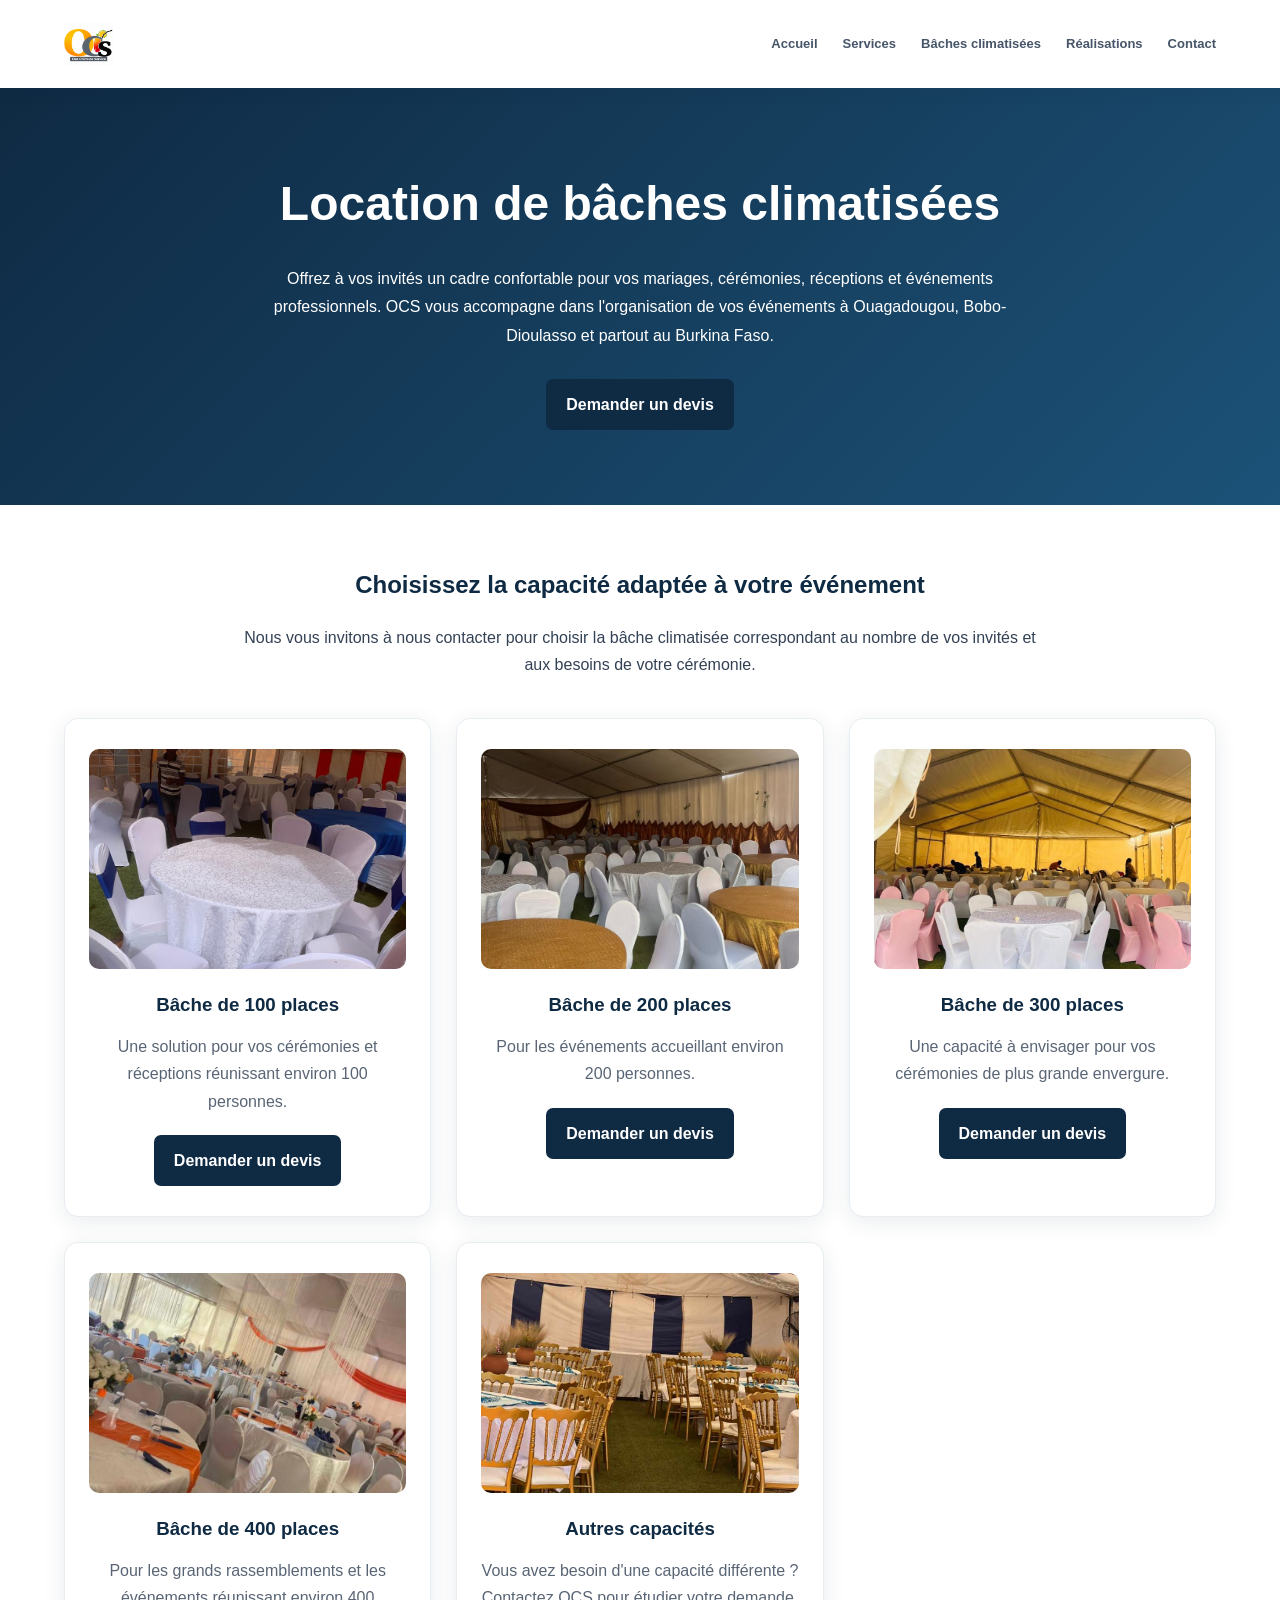
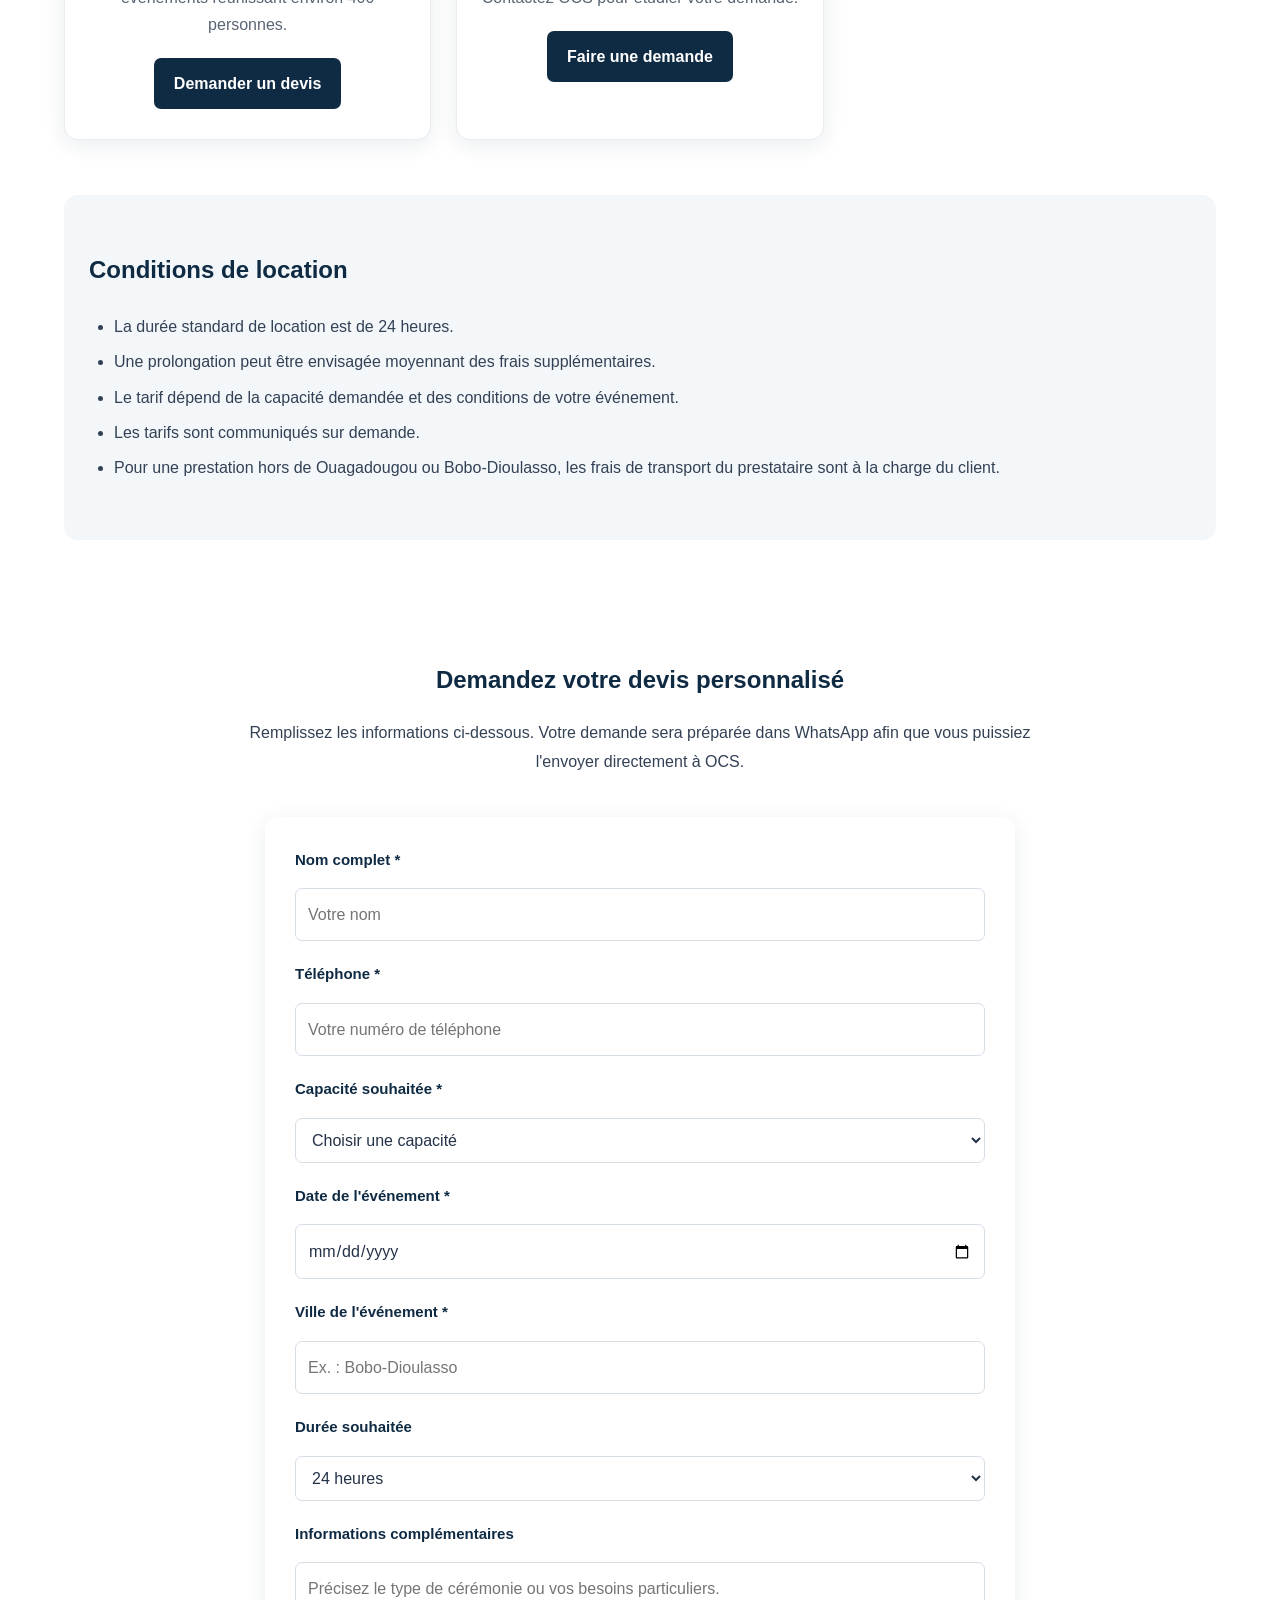
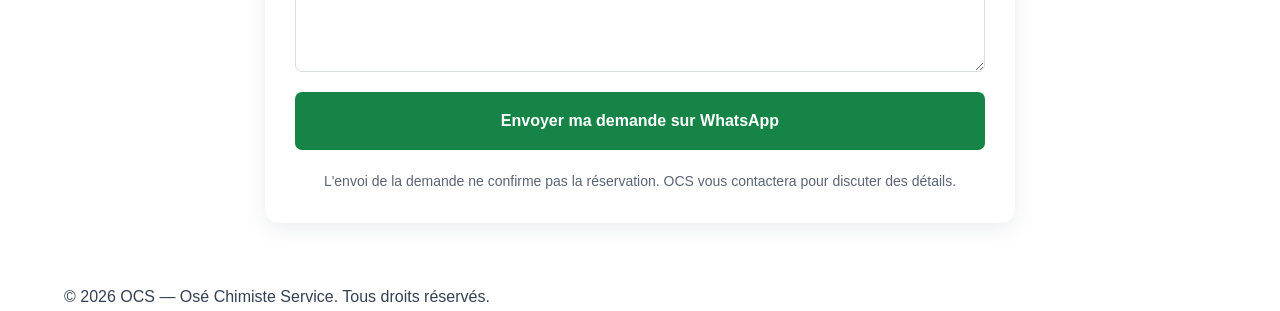
==== commit 59c3c348: "Add files via upload" ====
--- a/baches-climatisees.html
+++ b/baches-climatisees.html
@@ -275,7 +275,10 @@
                 <div class="baches-grid">
 
                     <article class="bache-card">
-                        <div class="bache-icon">🎪</div>
+                        <div class="bache-image">
+                <img src="P.jpg"
+             alt="Bâche climatisée de 100 places">
+              </div>
                         <h3>Bâche de 100 places</h3>
 
                         <p>
@@ -291,7 +294,10 @@
                     </article>
 
                     <article class="bache-card">
-                        <div class="bache-icon">🎪</div>
+                        <div class="bache-image">
+                <img src="D.jpg"
+                   alt="Bâche climatisée de 100 places">
+                  </div>
                         <h3>Bâche de 200 places</h3>
 
                         <p>
@@ -307,7 +313,10 @@
                     </article>
 
                     <article class="bache-card">
-                        <div class="bache-icon">🎪</div>
+                        <div class="bache-image">
+              <img src="T.jpg"
+                 alt="Bâche climatisée de 100 places">
+                </div>
                         <h3>Bâche de 300 places</h3>
 
                         <p>
@@ -323,7 +332,10 @@
                     </article>
 
                     <article class="bache-card">
-                        <div class="bache-icon">🎪</div>
+             <div class="bache-image">
+    <img src="Q.jpg"
+         alt="Bâche climatisée de 100 places">
+           </div>
                         <h3>Bâche de 400 places</h3>
 
                         <p>
@@ -339,7 +351,10 @@
                     </article>
 
                     <article class="bache-card">
-                        <div class="bache-icon">🎪</div>
+               <div class="bache-image">
+         <img src="A.jpg"
+         alt="Bâche climatisée de 100 places">
+               </div>
                         <h3>Autres capacités</h3>
 
                         <p>
--- a/style.css
+++ b/style.css
@@ -2017,4 +2017,24 @@
     .footer-logo .logo-image {
         width: 165px;
     }
+}
+.bache-image {
+    width: 100%;
+    height: 220px;
+    overflow: hidden;
+    border-radius: 10px;
+    margin-bottom: 20px;
+    background: #f3f7fa;
+}
+
+.bache-image img {
+    width: 100%;
+    height: 100%;
+    object-fit: cover;
+    display: block;
+    transition: transform 0.3s ease;
+}
+
+.bache-card:hover .bache-image img {
+    transform: scale(1.05);
 }
